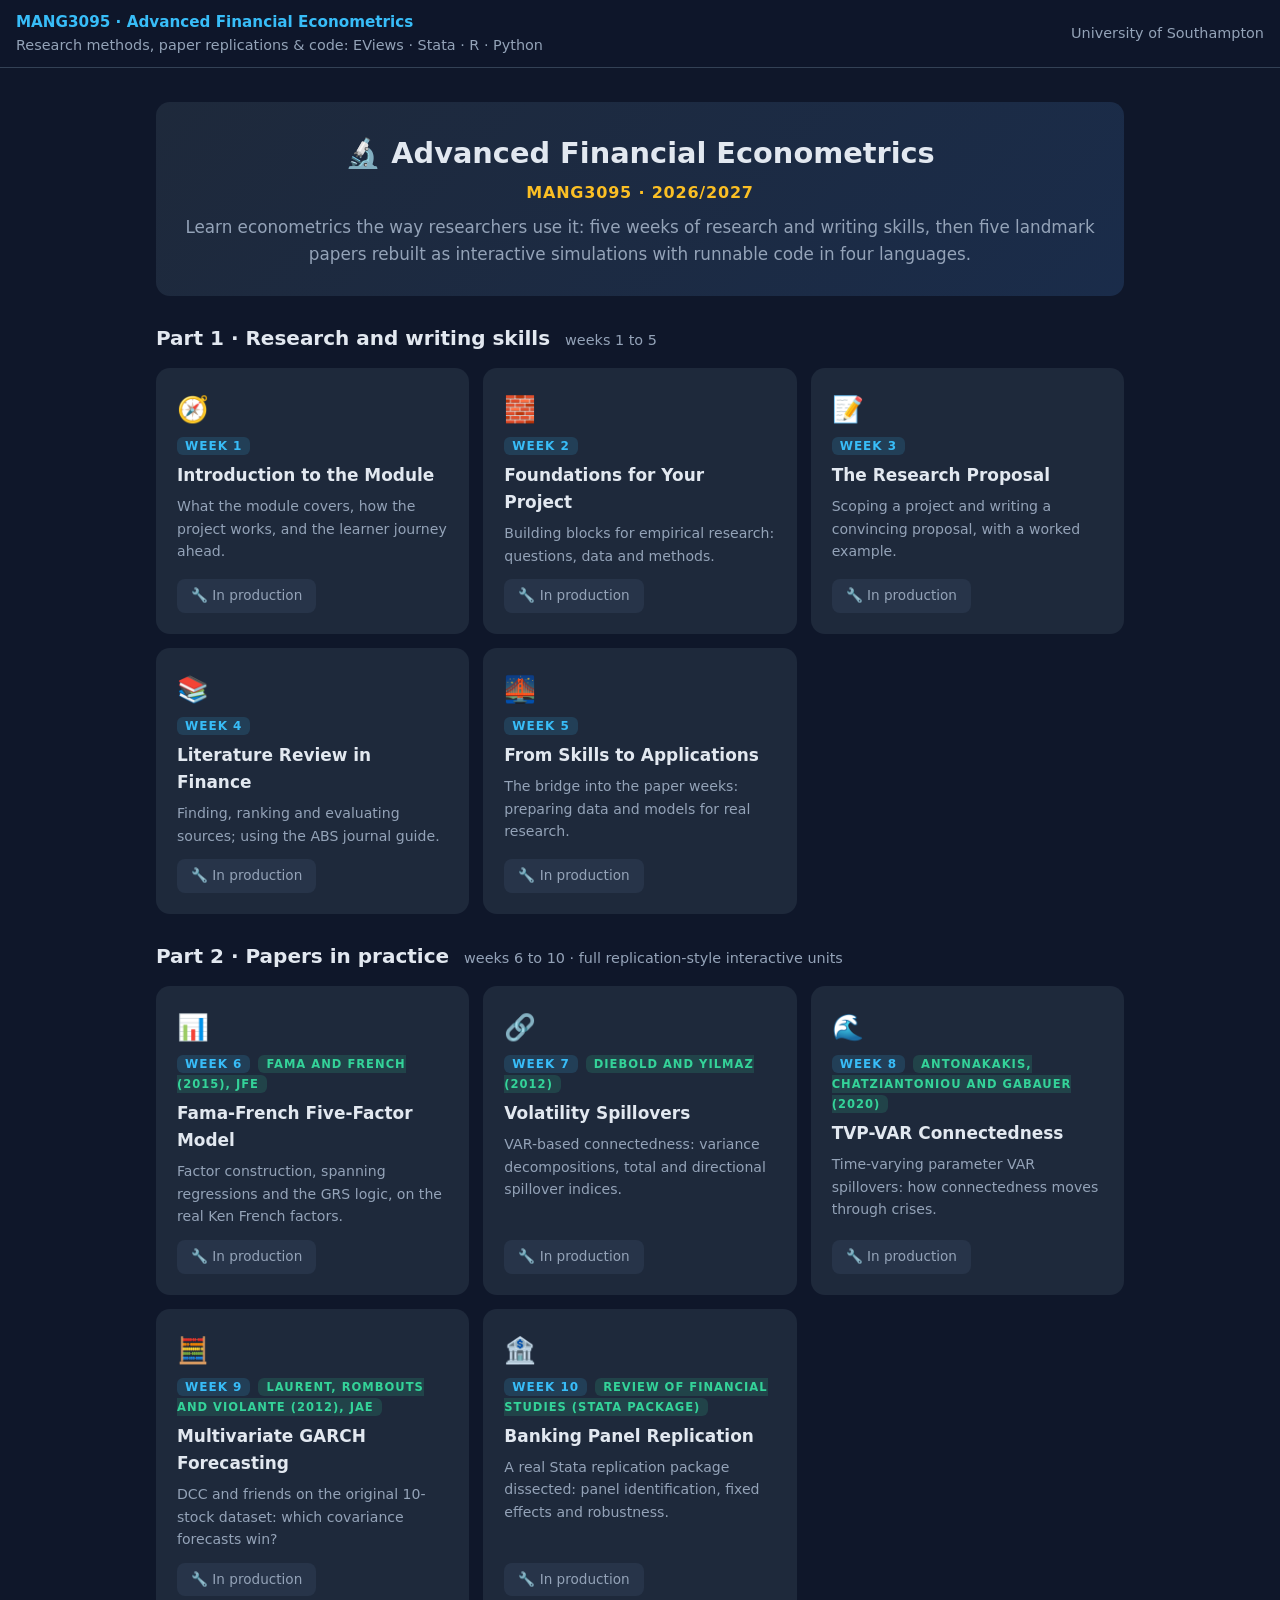
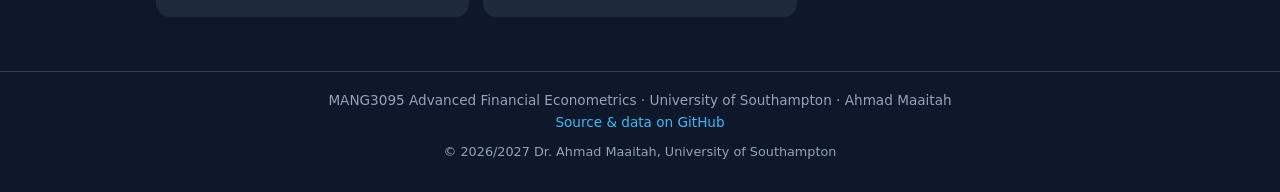
==== index.html @ 59805d71 "MANG3095 interactive course site: skeleton, shared libraries, datasets" ====
<!DOCTYPE html>
<html lang="en">
<head>
<meta charset="utf-8">
<meta name="viewport" content="width=device-width,initial-scale=1">
<title>MANG3095 · Advanced Financial Econometrics - Module Hub</title>
<link rel="stylesheet" href="assets/css/theme.css">
<style>
.phase { margin: 26px 0 4px; }
.paperbadge { font-size: .72rem; border-radius: 6px; padding: 2px 8px; font-weight: 600;
  background: rgba(52, 211, 153, .15); color: var(--good); margin-left: 8px; }
</style>
</head>
<body class="page">
<header class="top">
  <div>
    <div class="brand">MANG3095 · Advanced Financial Econometrics</div>
    <div class="sub">Research methods, paper replications &amp; code: EViews · Stata · R · Python</div>
  </div>
  <div class="sub">University of Southampton</div>
</header>
<main>
  <div class="hero">
    <h1>🔬 Advanced Financial Econometrics</h1>
    <div class="yr">MANG3095 · <span class="acyear"></span></div>
    <p>Learn econometrics the way researchers use it: five weeks of research and writing skills,
       then five landmark papers rebuilt as interactive simulations with runnable code in four languages.</p>
  </div>

  <h2 class="section-title phase">Part 1 · Research and writing skills <span class="hint">weeks 1 to 5</span></h2>
  <div class="grid" id="part1"></div>

  <h2 class="section-title phase">Part 2 · Papers in practice <span class="hint">weeks 6 to 10 · full replication-style interactive units</span></h2>
  <div class="grid" id="part2"></div>
</main>
<footer>
  MANG3095 Advanced Financial Econometrics · University of Southampton · Ahmad Maaitah<br>
  <a href="https://github.com/Ahmad0Maaitah/MANG3095">Source &amp; data on GitHub</a>
</footer>
<script src="assets/js/sim-core.js"></script>
<script>
'use strict';
(function () {
  var UNITS = [
    { n: 1,  part: 1, emoji: '🧭', title: 'Introduction to the Module', desc: 'What the module covers, how the project works, and the learner journey ahead.', ready: false },
    { n: 2,  part: 1, emoji: '🧱', title: 'Foundations for Your Project', desc: 'Building blocks for empirical research: questions, data and methods.', ready: false },
    { n: 3,  part: 1, emoji: '📝', title: 'The Research Proposal', desc: 'Scoping a project and writing a convincing proposal, with a worked example.', ready: false },
    { n: 4,  part: 1, emoji: '📚', title: 'Literature Review in Finance', desc: 'Finding, ranking and evaluating sources; using the ABS journal guide.', ready: false },
    { n: 5,  part: 1, emoji: '🌉', title: 'From Skills to Applications', desc: 'The bridge into the paper weeks: preparing data and models for real research.', ready: false },
    { n: 6,  part: 2, emoji: '📊', title: 'Fama-French Five-Factor Model', paper: 'Fama and French (2015), JFE', desc: 'Factor construction, spanning regressions and the GRS logic, on the real Ken French factors.', ready: false },
    { n: 7,  part: 2, emoji: '🔗', title: 'Volatility Spillovers', paper: 'Diebold and Yilmaz (2012)', desc: 'VAR-based connectedness: variance decompositions, total and directional spillover indices.', ready: false },
    { n: 8,  part: 2, emoji: '🌊', title: 'TVP-VAR Connectedness', paper: 'Antonakakis, Chatziantoniou and Gabauer (2020)', desc: 'Time-varying parameter VAR spillovers: how connectedness moves through crises.', ready: false },
    { n: 9,  part: 2, emoji: '🧮', title: 'Multivariate GARCH Forecasting', paper: 'Laurent, Rombouts and Violante (2012), JAE', desc: 'DCC and friends on the original 10-stock dataset: which covariance forecasts win?', ready: false },
    { n: 10, part: 2, emoji: '🏦', title: 'Banking Panel Replication', paper: 'Review of Financial Studies (Stata package)', desc: 'A real Stata replication package dissected: panel identification, fixed effects and robustness.', ready: false }
  ];
  function pad(n) { return (n < 10 ? '0' : '') + n; }
  function card(u) {
    var div = document.createElement('div');
    div.className = 'card';
    var dir = 'lectures/lecture' + pad(u.n) + '/';
    var links = u.ready
      ? '<a class="btn" href="' + dir + '">Open →</a><a class="btn ghost" href="https://github.com/Ahmad0Maaitah/MANG3095/tree/main/' + dir + 'code">Code</a>'
      : '<span class="soon">🔧 In production</span>';
    div.innerHTML =
      '<div class="emoji">' + u.emoji + '</div>' +
      '<div class="kicker"><span class="badge lecture">Week ' + u.n + '</span>' +
        (u.paper ? '<span class="paperbadge">' + u.paper + '</span>' : '') + '</div>' +
      '<h3>' + u.title + '</h3>' +
      '<div class="desc">' + u.desc + '</div>' +
      '<div class="meta"><div class="links">' + links + '</div></div>';
    return div;
  }
  UNITS.forEach(function (u) {
    document.getElementById('part' + u.part).appendChild(card(u));
  });
})();
</script>
</body>
</html>
---- assets/css/theme.css ----
/* MANG2074 Financial Econometrics - shared theme
   Palette matches the MANG2074-practice arcade. */

:root {
  --bg: #0f172a;
  --panel: #1e293b;
  --panel2: #273449;
  --text: #e2e8f0;
  --muted: #94a3b8;
  --accent: #38bdf8;
  --accent2: #fbbf24;
  --good: #34d399;
  --bad: #f87171;
  --border: #334155;
  --font: 'Segoe UI', system-ui, sans-serif;
  --mono: 'Cascadia Code', 'Consolas', monospace;
}

/* ---------- Hub / lab-guide page basics ---------- */
* { box-sizing: border-box; }
body.page {
  margin: 0; background: var(--bg); color: var(--text);
  font-family: var(--font); font-size: 16px; line-height: 1.6;
}
.page header.top {
  position: sticky; top: 0; z-index: 50;
  background: rgba(15, 23, 42, .93); backdrop-filter: blur(6px);
  border-bottom: 1px solid var(--border);
  padding: 10px 16px; display: flex; align-items: center;
  justify-content: space-between; gap: 10px; flex-wrap: wrap;
}
.page header.top .brand { font-weight: 600; color: var(--accent); font-size: .95rem; }
.page header.top .brand a { color: inherit; text-decoration: none; }
.page header.top .sub { color: var(--muted); font-size: .9rem; }
.page main { max-width: 1000px; margin: 0 auto; padding: 18px 16px 40px; }
.page footer {
  border-top: 1px solid var(--border); color: var(--muted);
  font-size: .85rem; text-align: center; padding: 18px 12px 30px;
}
.page footer a { color: var(--accent); text-decoration: none; margin: 0 8px; }

.hero {
  background: linear-gradient(135deg, var(--panel) 0, #1a2c4a 100%);
  border-radius: 14px; padding: 28px 24px; margin: 16px 0; text-align: center;
}
.hero h1 { font-size: 1.8rem; margin: 0 0 4px; }
.hero .yr { color: var(--accent2); font-weight: 600; letter-spacing: .05em; }
.hero p { color: var(--muted); margin: 8px 0 0; font-size: 1.05rem; }

.section-title { margin: 26px 0 4px; font-size: 1.25rem; }
.section-title .hint { color: var(--muted); font-weight: 400; font-size: .9rem; margin-left: 8px; }

.grid { display: grid; grid-template-columns: repeat(auto-fill, minmax(290px, 1fr)); gap: 14px; margin: 14px 0; }
.card {
  background: var(--panel); border-radius: 14px; padding: 20px;
  display: flex; flex-direction: column; gap: 6px;
  border: 1px solid transparent; transition: border-color .15s, transform .15s;
}
.card:hover { border-color: var(--accent); transform: translateY(-2px); }
.card .kicker { font-size: .78rem; color: var(--muted); letter-spacing: .08em; text-transform: uppercase; }
.card h3 { margin: 0; font-size: 1.06rem; }
.card .desc { color: var(--muted); font-size: .88rem; flex-grow: 1; }
.card .emoji { font-size: 1.6rem; }
.card .meta { display: flex; justify-content: space-between; align-items: center; margin-top: 6px; gap: 8px; flex-wrap: wrap; }
.card .links { display: flex; gap: 8px; flex-wrap: wrap; }
.card a.btn {
  background: var(--accent); color: #0b1220; border-radius: 8px; padding: 6px 14px;
  font-weight: 600; text-decoration: none; font-size: .9rem;
}
.card a.btn:hover { filter: brightness(1.1); }
.card a.btn.ghost { background: var(--panel2); color: var(--text); }
.card .soon {
  color: var(--muted); font-size: .85rem; background: var(--panel2);
  border-radius: 8px; padding: 6px 14px;
}
.badge { font-size: .75rem; border-radius: 6px; padding: 2px 8px; font-weight: 600; }
.badge.lecture { background: rgba(56, 189, 248, .15); color: var(--accent); }
.badge.lab { background: rgba(251, 191, 36, .15); color: var(--accent2); }

@media (max-width: 720px) { .grid { grid-template-columns: 1fr; } }

/* ---------- Reveal.js deck overrides ---------- */
.reveal-viewport { background: var(--bg); }
.reveal { font-family: var(--font); font-size: 34px; color: var(--text); }
.reveal h1, .reveal h2, .reveal h3, .reveal h4 {
  font-family: var(--font); color: var(--text);
  text-transform: none; letter-spacing: normal; font-weight: 650;
}
.reveal h1 { font-size: 1.7em; }
.reveal h2 { font-size: 1.25em; }
.reveal h3 { font-size: 1.0em; color: var(--accent); }
.reveal .muted { color: var(--muted); }
.reveal .accent { color: var(--accent); }
.reveal .accent2 { color: var(--accent2); }
.reveal .good { color: var(--good); }
.reveal .bad { color: var(--bad); }
.reveal a { color: var(--accent); }
.reveal strong { color: var(--accent2); font-weight: 650; }
.reveal .small { font-size: .68em; }
.reveal .tiny { font-size: .55em; color: var(--muted); }
.reveal ul, .reveal ol { display: block; margin-left: 1.2em; }
.reveal li { margin: .28em 0; }
.reveal li > ul { font-size: .88em; }

.reveal .panel {
  background: var(--panel); border-radius: 14px; padding: .6em .8em;
  border: 1px solid var(--border); margin: .4em 0;
}
.reveal .panel.tip { border-left: 5px solid var(--good); }
.reveal .panel.warn { border-left: 5px solid var(--bad); }
.reveal .panel.def { border-left: 5px solid var(--accent); }

.reveal .cols { display: flex; gap: .8em; align-items: flex-start; }
.reveal .cols > div { flex: 1; min-width: 0; }

.reveal table.data {
  font-size: .6em; border-collapse: collapse; margin: .5em auto;
}
.reveal table.data th, .reveal table.data td {
  border: 1px solid var(--border); padding: .3em .7em; text-align: right;
}
.reveal table.data th { background: var(--panel2); color: var(--accent); text-align: center; }
.reveal table.data td:first-child { text-align: left; color: var(--muted); }

.reveal pre {
  width: 100%; box-shadow: none; border: 1px solid var(--border);
  border-radius: 10px; font-size: .55em; line-height: 1.4;
}
.reveal pre code { background: #0b1220; padding: .8em; max-height: 480px; font-family: var(--mono); }
.reveal code { font-family: var(--mono); color: var(--accent2); }

.reveal .katex { font-size: 1.05em; }
.reveal .eq {
  background: var(--panel); border-radius: 12px; border: 1px solid var(--border);
  padding: .45em .6em; margin: .45em auto; text-align: center;
}

/* progress + controls tint */
.reveal .progress { color: var(--accent); }
.reveal .controls { color: var(--accent); }
.reveal .slide-number { background: transparent; color: var(--muted); }

/* ---------- Simulation widgets (used in decks and labs) ---------- */
.sim {
  background: var(--panel); border: 1px solid var(--border);
  border-radius: 14px; padding: 14px; margin: .4em auto;
}
.sim .sim-title { font-size: .62em; color: var(--accent2); font-weight: 600; margin: 0 0 8px; text-align: left; }
.sim canvas { width: 100%; height: auto; display: block; background: #0b1220; border-radius: 10px; }
.sim .controls-row {
  display: flex; gap: 14px; flex-wrap: wrap; align-items: center;
  margin-top: 10px; font-size: .55em; text-align: left;
}
.sim .ctl { display: flex; align-items: center; gap: 8px; }
.sim .ctl label { color: var(--muted); white-space: nowrap; }
.sim .ctl output { color: var(--accent); font-family: var(--mono); min-width: 3.2em; display: inline-block; }
.sim input[type=range] { accent-color: var(--accent); width: 140px; }
.sim button, .labpage button.act {
  background: var(--accent); border: 0; color: #0b1220; font-weight: 600;
  border-radius: 8px; padding: 6px 14px; cursor: pointer; font-size: 1em; font-family: var(--font);
}
.sim button:hover { filter: brightness(1.12); }
.sim button.ghost { background: var(--panel2); color: var(--text); }
.sim .readout { font-family: var(--mono); color: var(--good); }
.sim .note { color: var(--muted); font-size: .5em; margin-top: 6px; text-align: left; }

/* Fallback panel when JS is unavailable */
noscript .sim-fallback {
  display: block; background: var(--panel); border-left: 5px solid var(--bad);
  border-radius: 10px; padding: .6em .8em; font-size: .6em; color: var(--muted);
}

/* ---------- Lab guide components ---------- */
.labpage h1 { font-size: 1.6rem; margin: 18px 0 2px; }
.labpage h2 { font-size: 1.2rem; margin: 26px 0 8px; color: var(--accent); }
.labpage .objective {
  background: var(--panel); border-left: 5px solid var(--accent);
  border-radius: 10px; padding: 12px 16px; margin: 12px 0; color: var(--muted);
}
.task {
  background: var(--panel); border-radius: 14px; border: 1px solid var(--border);
  padding: 16px 20px; margin: 14px 0;
}
.task .task-head { display: flex; align-items: center; gap: 10px; margin-bottom: 6px; }
.task .task-num {
  background: var(--accent); color: #0b1220; border-radius: 50%;
  width: 28px; height: 28px; text-align: center; line-height: 28px; font-weight: 700; flex: none;
}
.task .task-head h3 { margin: 0; font-size: 1.05rem; }

/* language tabs */
.codetabs { margin: 10px 0; }
.codetabs .tabbar { display: flex; gap: 6px; flex-wrap: wrap; }
.codetabs .tabbar button {
  background: var(--panel2); color: var(--muted); border: 1px solid var(--border);
  border-bottom: none; border-radius: 8px 8px 0 0; padding: 6px 16px;
  cursor: pointer; font-weight: 600; font-size: .88rem; font-family: var(--font);
}
.codetabs .tabbar button.active { background: #0b1220; color: var(--accent); }
.codetabs .tabpane {
  display: none; background: #0b1220; border: 1px solid var(--border);
  border-radius: 0 10px 10px 10px; padding: 2px 0;
}
.codetabs .tabpane.active { display: block; }
.codetabs pre { margin: 0; padding: 12px 16px; overflow-x: auto; }
.codetabs code { font-family: var(--mono); font-size: .82rem; line-height: 1.45; color: #dbeafe; }

/* expected output collapsible */
details.expected {
  background: #0b1220; border: 1px solid var(--border); border-radius: 10px;
  margin: 10px 0; padding: 0;
}
details.expected summary {
  cursor: pointer; padding: 10px 16px; color: var(--accent2); font-weight: 600; font-size: .9rem;
}
details.expected .body { padding: 4px 16px 14px; overflow-x: auto; }
details.expected pre { margin: 0; font-family: var(--mono); font-size: .78rem; color: #cbd5e1; }

/* self-check quiz */
.quiz { background: var(--panel2); border-radius: 12px; padding: 14px 18px; margin: 12px 0; }
.quiz .q { font-weight: 600; margin-bottom: 8px; }
.quiz .opt {
  display: block; background: var(--panel); border: 1px solid var(--border);
  border-radius: 8px; padding: 8px 12px; margin: 6px 0; cursor: pointer; font-size: .92rem;
}
.quiz .opt:hover { border-color: var(--accent); }
.quiz .opt.correct { border-color: var(--good); background: rgba(52, 211, 153, .12); }
.quiz .opt.wrong { border-color: var(--bad); background: rgba(248, 113, 113, .12); }
.quiz .explain { display: none; color: var(--muted); font-size: .88rem; margin-top: 8px; }
.quiz .explain.show { display: block; }

/* ---------- code tabs inside reveal decks ---------- */
.reveal .codetabs { font-size: .52em; text-align: left; margin: .5em 0; }
.reveal .codetabs .tabbar button { padding: 5px 14px; font-size: 1em; }
.reveal .codetabs pre { width: auto; box-shadow: none; border: 0; border-radius: 0; font-size: 1em; margin: 0; }
.reveal .codetabs .tabpane { max-height: 420px; overflow: auto; }
.reveal .codetabs code { background: transparent; padding: 0; color: #dbeafe; }

/* ---------- copyright strip ---------- */
.site-copyright {
  position: fixed; left: 0; right: 0; bottom: 2px; text-align: center;
  font-family: var(--font); font-size: 11px; color: var(--muted); opacity: .55;
  pointer-events: none; z-index: 40;
}
.site-copyright.inline {
  position: static; opacity: 1; margin-top: 8px; font-size: .8rem; pointer-events: auto;
}

/* ---------- references ---------- */
.reveal .refs { font-size: .55em; text-align: left; }
.reveal .refs li { margin: .35em 0; color: var(--muted); }
.reveal .refs li b, .reveal .refs li i { color: var(--text); }
.labpage .refsblock {
  background: var(--panel); border-left: 5px solid var(--accent2);
  border-radius: 10px; padding: 14px 18px; margin: 22px 0 10px;
}
.labpage .refsblock ul { margin: 6px 0 0 18px; padding: 0; }
.labpage .refsblock li { color: var(--muted); font-size: .88rem; margin: 5px 0; }
.labpage .refsblock li i { color: var(--text); }

/* ---------- in-browser Python runner (pyrun.js) ---------- */
.pyrun {
  background: var(--panel); border: 1px solid var(--border);
  border-radius: 14px; padding: 12px; margin: .5em auto; text-align: left;
}
.pyrun .pyrun-toolbar { display: flex; align-items: center; gap: 10px; margin-bottom: 8px; flex-wrap: wrap; }
.pyrun button {
  background: var(--good); border: 0; color: #0b1220; font-weight: 700;
  border-radius: 8px; padding: 6px 16px; cursor: pointer; font-family: var(--font); font-size: .9rem;
}
.pyrun button.pyrun-reset { background: var(--panel2); color: var(--muted); font-weight: 600; }
.pyrun button:disabled { opacity: .5; cursor: wait; }
.pyrun button:hover:not(:disabled) { filter: brightness(1.12); }
.pyrun .pyrun-status { color: var(--muted); font-size: .72rem; }
.pyrun textarea.pyrun-code {
  width: 100%; background: #0b1220; color: #dbeafe; border: 1px solid var(--border);
  border-radius: 10px; padding: 10px 14px; font-family: var(--mono); font-size: .78rem;
  line-height: 1.5; resize: vertical; min-height: 60px; white-space: pre; overflow-x: auto;
}
.pyrun textarea.pyrun-code:focus { outline: none; border-color: var(--accent); }
.pyrun pre.pyrun-out {
  background: #060b14; color: #a7f3d0; border-radius: 10px; margin: 8px 0 0;
  padding: 10px 14px; font-family: var(--mono); font-size: .74rem; line-height: 1.45;
  max-height: 340px; overflow: auto; white-space: pre-wrap;
}
.pyrun pre.pyrun-out:empty { display: none; }
.pyrun pre.pyrun-out.err { color: var(--bad); }
.pyrun .pyrun-figs img { max-width: 100%; border-radius: 10px; margin-top: 8px; display: block; }
/* smaller type when embedded inside a reveal slide */
.reveal .pyrun { font-size: .5em; }
.reveal .pyrun textarea.pyrun-code { font-size: .95em; }
.reveal .pyrun pre.pyrun-out { font-size: .9em; }
.reveal .pyrun .pyrun-status { font-size: .85em; }

/* download chips */
.files { display: flex; gap: 8px; flex-wrap: wrap; margin: 10px 0; }
.files a {
  background: var(--panel2); border: 1px solid var(--border); color: var(--text);
  border-radius: 8px; padding: 6px 12px; text-decoration: none; font-size: .85rem;
}
.files a:hover { border-color: var(--accent); color: var(--accent); }
.files a .ext { color: var(--accent2); font-family: var(--mono); margin-right: 6px; }
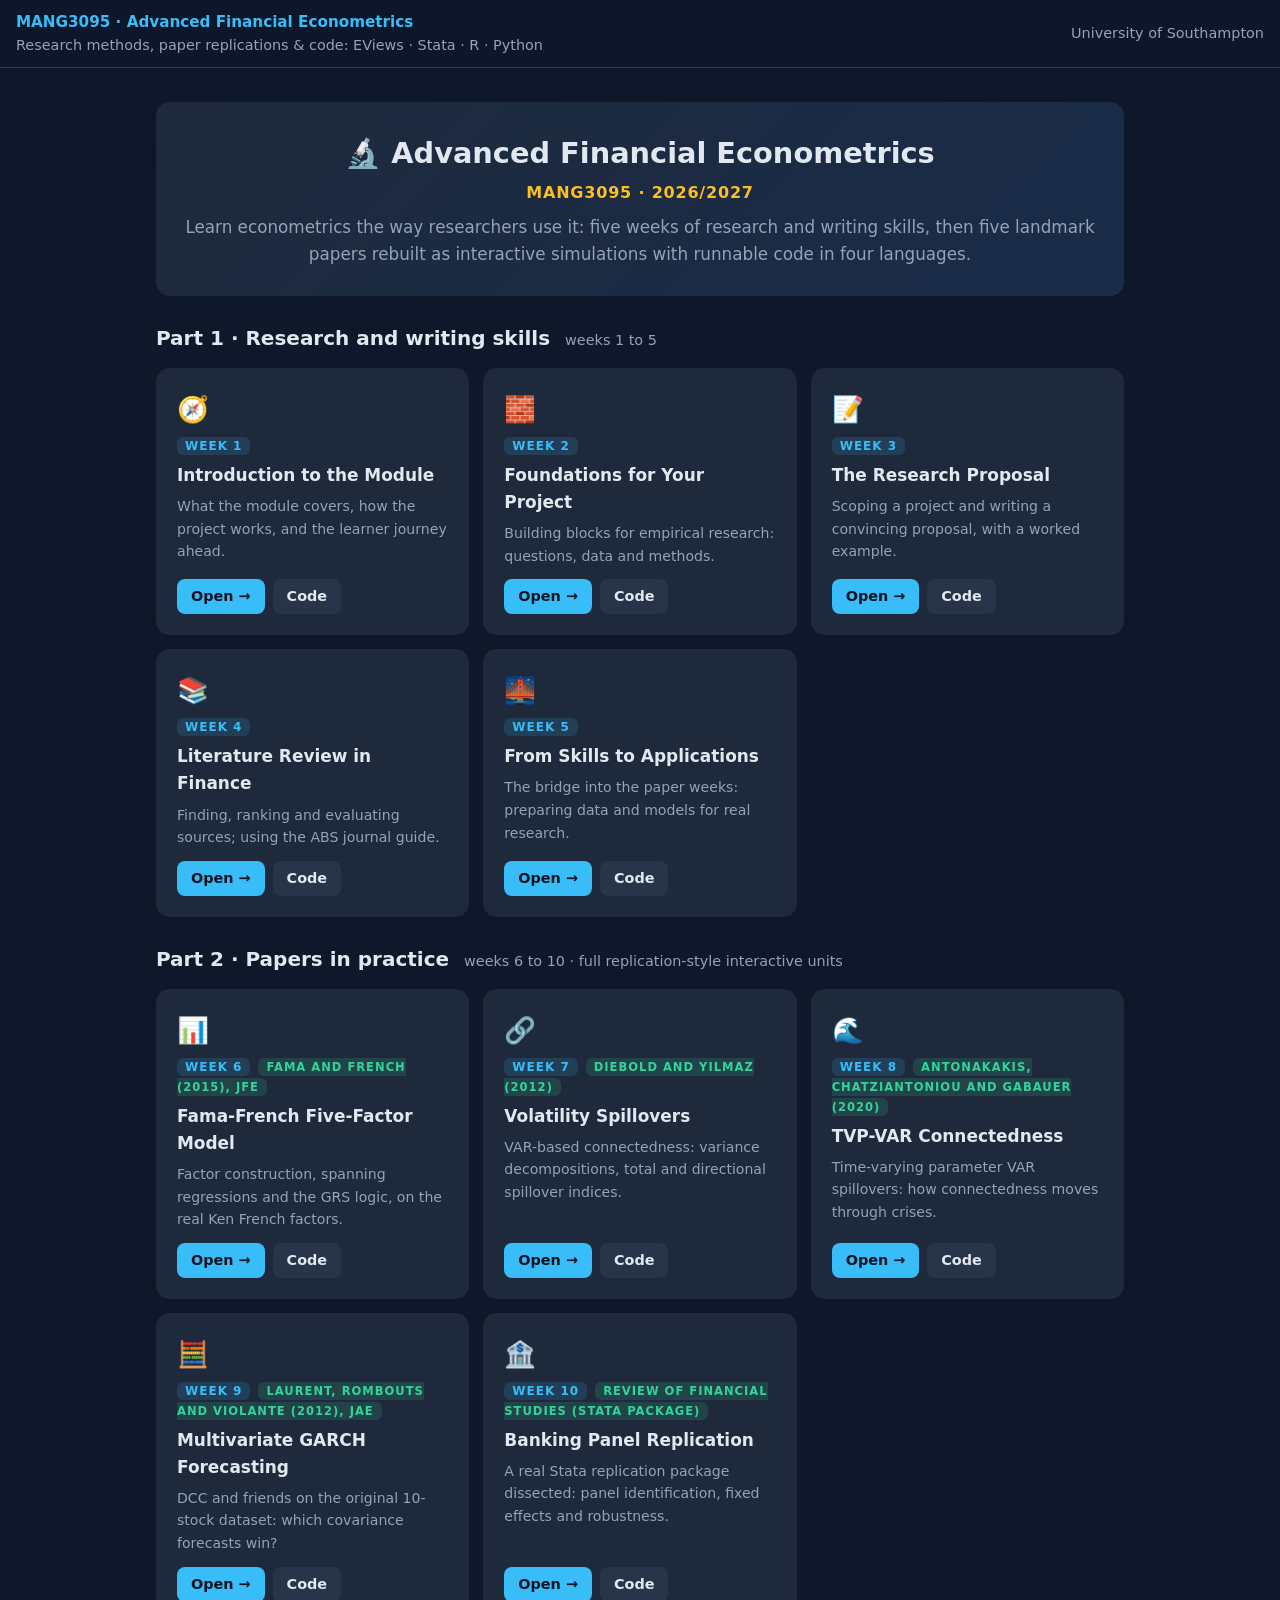
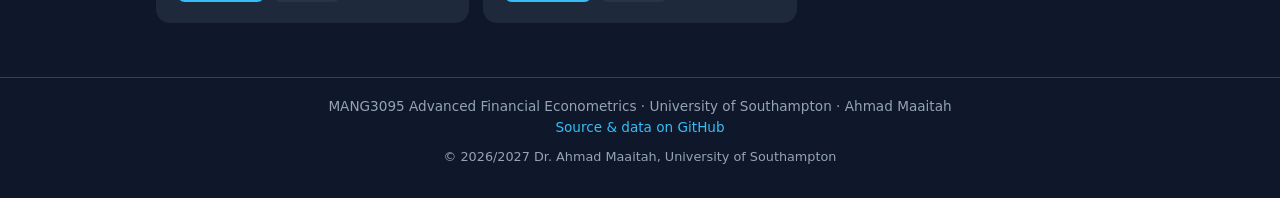
==== commit aa7387b5: "All ten weeks: skills decks and five paper replication units with interactive simulations and runnab" ====
--- a/index.html
+++ b/index.html
@@ -42,16 +42,16 @@
 'use strict';
 (function () {
   var UNITS = [
-    { n: 1,  part: 1, emoji: '🧭', title: 'Introduction to the Module', desc: 'What the module covers, how the project works, and the learner journey ahead.', ready: false },
-    { n: 2,  part: 1, emoji: '🧱', title: 'Foundations for Your Project', desc: 'Building blocks for empirical research: questions, data and methods.', ready: false },
-    { n: 3,  part: 1, emoji: '📝', title: 'The Research Proposal', desc: 'Scoping a project and writing a convincing proposal, with a worked example.', ready: false },
-    { n: 4,  part: 1, emoji: '📚', title: 'Literature Review in Finance', desc: 'Finding, ranking and evaluating sources; using the ABS journal guide.', ready: false },
-    { n: 5,  part: 1, emoji: '🌉', title: 'From Skills to Applications', desc: 'The bridge into the paper weeks: preparing data and models for real research.', ready: false },
-    { n: 6,  part: 2, emoji: '📊', title: 'Fama-French Five-Factor Model', paper: 'Fama and French (2015), JFE', desc: 'Factor construction, spanning regressions and the GRS logic, on the real Ken French factors.', ready: false },
-    { n: 7,  part: 2, emoji: '🔗', title: 'Volatility Spillovers', paper: 'Diebold and Yilmaz (2012)', desc: 'VAR-based connectedness: variance decompositions, total and directional spillover indices.', ready: false },
-    { n: 8,  part: 2, emoji: '🌊', title: 'TVP-VAR Connectedness', paper: 'Antonakakis, Chatziantoniou and Gabauer (2020)', desc: 'Time-varying parameter VAR spillovers: how connectedness moves through crises.', ready: false },
-    { n: 9,  part: 2, emoji: '🧮', title: 'Multivariate GARCH Forecasting', paper: 'Laurent, Rombouts and Violante (2012), JAE', desc: 'DCC and friends on the original 10-stock dataset: which covariance forecasts win?', ready: false },
-    { n: 10, part: 2, emoji: '🏦', title: 'Banking Panel Replication', paper: 'Review of Financial Studies (Stata package)', desc: 'A real Stata replication package dissected: panel identification, fixed effects and robustness.', ready: false }
+    { n: 1,  part: 1, emoji: '🧭', title: 'Introduction to the Module', desc: 'What the module covers, how the project works, and the learner journey ahead.', ready: true },
+    { n: 2,  part: 1, emoji: '🧱', title: 'Foundations for Your Project', desc: 'Building blocks for empirical research: questions, data and methods.', ready: true },
+    { n: 3,  part: 1, emoji: '📝', title: 'The Research Proposal', desc: 'Scoping a project and writing a convincing proposal, with a worked example.', ready: true },
+    { n: 4,  part: 1, emoji: '📚', title: 'Literature Review in Finance', desc: 'Finding, ranking and evaluating sources; using the ABS journal guide.', ready: true },
+    { n: 5,  part: 1, emoji: '🌉', title: 'From Skills to Applications', desc: 'The bridge into the paper weeks: preparing data and models for real research.', ready: true },
+    { n: 6,  part: 2, emoji: '📊', title: 'Fama-French Five-Factor Model', paper: 'Fama and French (2015), JFE', desc: 'Factor construction, spanning regressions and the GRS logic, on the real Ken French factors.', ready: true },
+    { n: 7,  part: 2, emoji: '🔗', title: 'Volatility Spillovers', paper: 'Diebold and Yilmaz (2012)', desc: 'VAR-based connectedness: variance decompositions, total and directional spillover indices.', ready: true },
+    { n: 8,  part: 2, emoji: '🌊', title: 'TVP-VAR Connectedness', paper: 'Antonakakis, Chatziantoniou and Gabauer (2020)', desc: 'Time-varying parameter VAR spillovers: how connectedness moves through crises.', ready: true },
+    { n: 9,  part: 2, emoji: '🧮', title: 'Multivariate GARCH Forecasting', paper: 'Laurent, Rombouts and Violante (2012), JAE', desc: 'DCC and friends on the original 10-stock dataset: which covariance forecasts win?', ready: true },
+    { n: 10, part: 2, emoji: '🏦', title: 'Banking Panel Replication', paper: 'Review of Financial Studies (Stata package)', desc: 'A real Stata replication package dissected: panel identification, fixed effects and robustness.', ready: true }
   ];
   function pad(n) { return (n < 10 ? '0' : '') + n; }
   function card(u) {
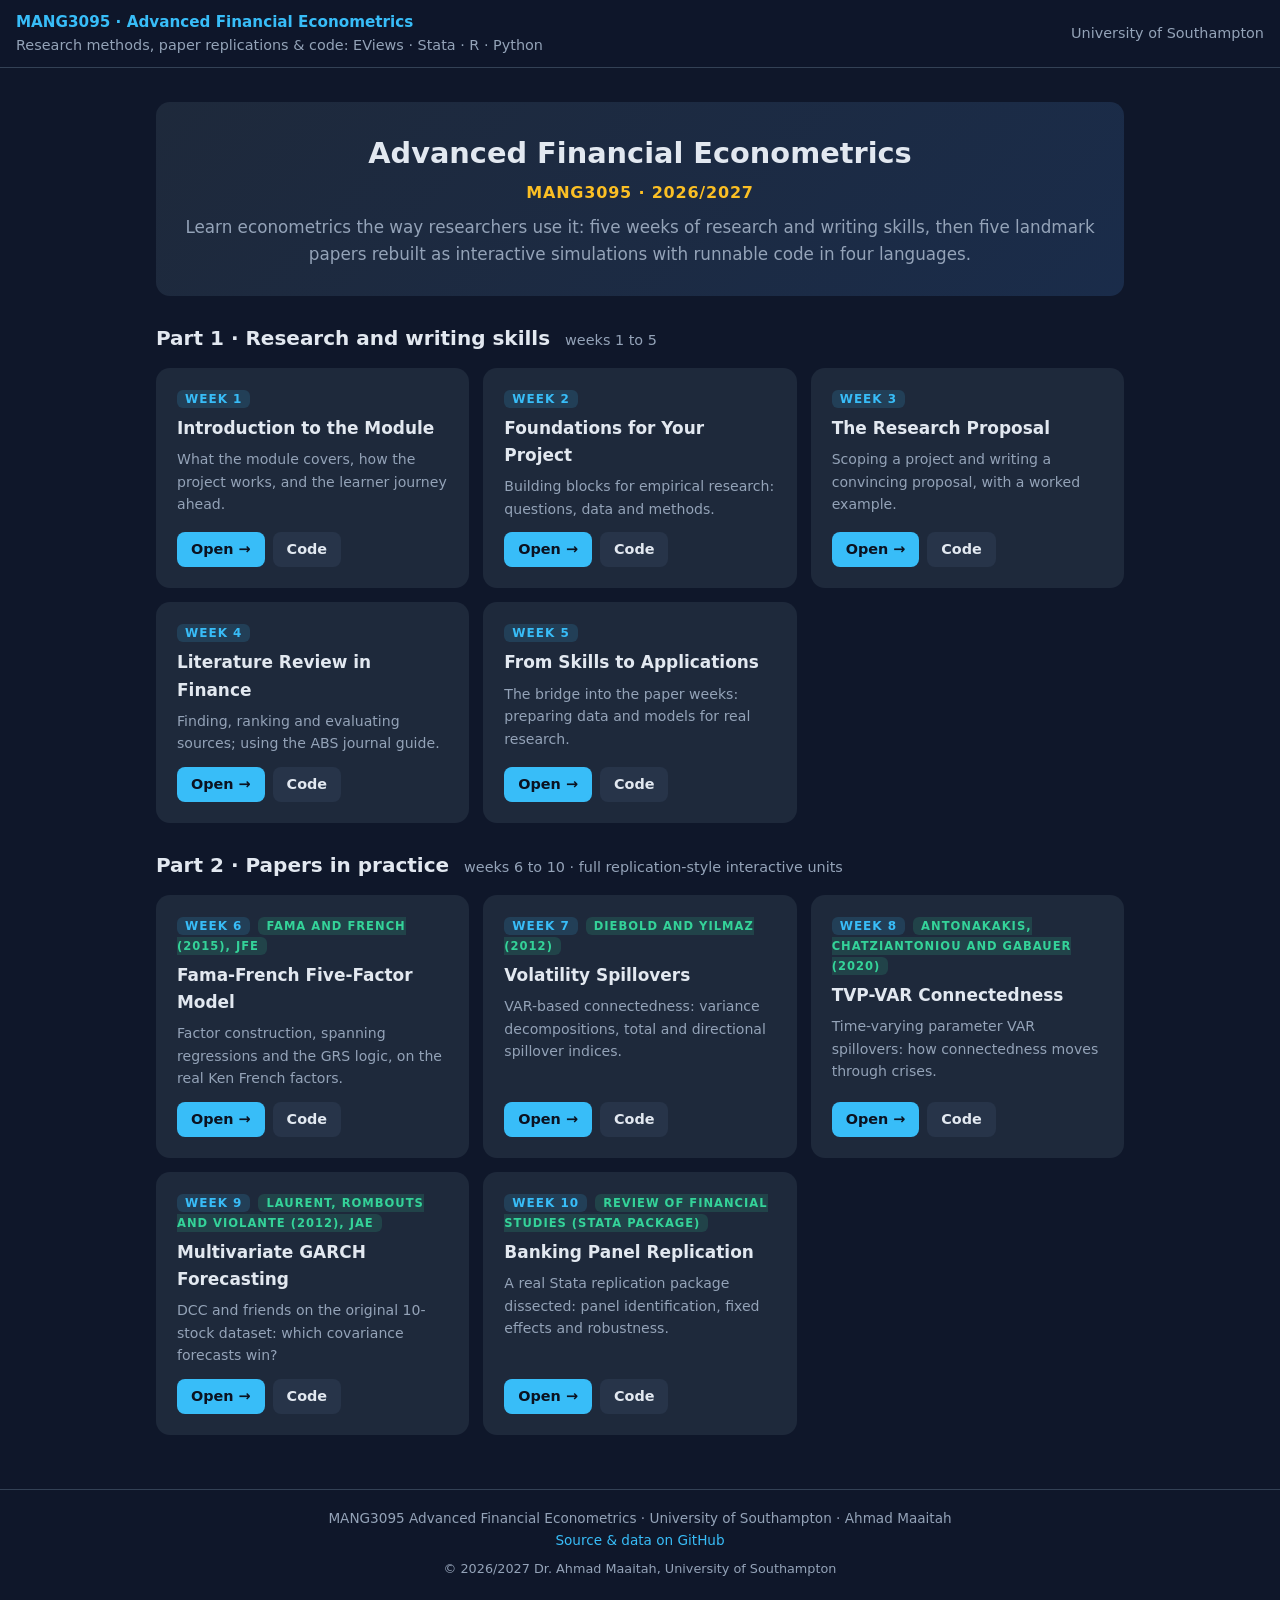
==== commit d063ab2b: "Add files via upload" ====
--- a/index.html
+++ b/index.html
@@ -21,7 +21,7 @@
 </header>
 <main>
   <div class="hero">
-    <h1>🔬 Advanced Financial Econometrics</h1>
+    <h1>Advanced Financial Econometrics</h1>
     <div class="yr">MANG3095 · <span class="acyear"></span></div>
     <p>Learn econometrics the way researchers use it: five weeks of research and writing skills,
        then five landmark papers rebuilt as interactive simulations with runnable code in four languages.</p>
@@ -42,27 +42,27 @@
 'use strict';
 (function () {
   var UNITS = [
-    { n: 1,  part: 1, emoji: '🧭', title: 'Introduction to the Module', desc: 'What the module covers, how the project works, and the learner journey ahead.', ready: true },
-    { n: 2,  part: 1, emoji: '🧱', title: 'Foundations for Your Project', desc: 'Building blocks for empirical research: questions, data and methods.', ready: true },
-    { n: 3,  part: 1, emoji: '📝', title: 'The Research Proposal', desc: 'Scoping a project and writing a convincing proposal, with a worked example.', ready: true },
-    { n: 4,  part: 1, emoji: '📚', title: 'Literature Review in Finance', desc: 'Finding, ranking and evaluating sources; using the ABS journal guide.', ready: true },
-    { n: 5,  part: 1, emoji: '🌉', title: 'From Skills to Applications', desc: 'The bridge into the paper weeks: preparing data and models for real research.', ready: true },
-    { n: 6,  part: 2, emoji: '📊', title: 'Fama-French Five-Factor Model', paper: 'Fama and French (2015), JFE', desc: 'Factor construction, spanning regressions and the GRS logic, on the real Ken French factors.', ready: true },
-    { n: 7,  part: 2, emoji: '🔗', title: 'Volatility Spillovers', paper: 'Diebold and Yilmaz (2012)', desc: 'VAR-based connectedness: variance decompositions, total and directional spillover indices.', ready: true },
-    { n: 8,  part: 2, emoji: '🌊', title: 'TVP-VAR Connectedness', paper: 'Antonakakis, Chatziantoniou and Gabauer (2020)', desc: 'Time-varying parameter VAR spillovers: how connectedness moves through crises.', ready: true },
-    { n: 9,  part: 2, emoji: '🧮', title: 'Multivariate GARCH Forecasting', paper: 'Laurent, Rombouts and Violante (2012), JAE', desc: 'DCC and friends on the original 10-stock dataset: which covariance forecasts win?', ready: true },
-    { n: 10, part: 2, emoji: '🏦', title: 'Banking Panel Replication', paper: 'Review of Financial Studies (Stata package)', desc: 'A real Stata replication package dissected: panel identification, fixed effects and robustness.', ready: true }
+    { n: 1,  part: 1, emoji: '', title: 'Introduction to the Module', desc: 'What the module covers, how the project works, and the learner journey ahead.', ready: true },
+    { n: 2,  part: 1, emoji: '', title: 'Foundations for Your Project', desc: 'Building blocks for empirical research: questions, data and methods.', ready: true },
+    { n: 3,  part: 1, emoji: '', title: 'The Research Proposal', desc: 'Scoping a project and writing a convincing proposal, with a worked example.', ready: true },
+    { n: 4,  part: 1, emoji: '', title: 'Literature Review in Finance', desc: 'Finding, ranking and evaluating sources; using the ABS journal guide.', ready: true },
+    { n: 5,  part: 1, emoji: '', title: 'From Skills to Applications', desc: 'The bridge into the paper weeks: preparing data and models for real research.', ready: true },
+    { n: 6,  part: 2, emoji: '', title: 'Fama-French Five-Factor Model', paper: 'Fama and French (2015), JFE', desc: 'Factor construction, spanning regressions and the GRS logic, on the real Ken French factors.', ready: true },
+    { n: 7,  part: 2, emoji: '', title: 'Volatility Spillovers', paper: 'Diebold and Yilmaz (2012)', desc: 'VAR-based connectedness: variance decompositions, total and directional spillover indices.', ready: true },
+    { n: 8,  part: 2, emoji: '', title: 'TVP-VAR Connectedness', paper: 'Antonakakis, Chatziantoniou and Gabauer (2020)', desc: 'Time-varying parameter VAR spillovers: how connectedness moves through crises.', ready: true },
+    { n: 9,  part: 2, emoji: '', title: 'Multivariate GARCH Forecasting', paper: 'Laurent, Rombouts and Violante (2012), JAE', desc: 'DCC and friends on the original 10-stock dataset: which covariance forecasts win?', ready: true },
+    { n: 10, part: 2, emoji: '', title: 'Banking Panel Replication', paper: 'Review of Financial Studies (Stata package)', desc: 'A real Stata replication package dissected: panel identification, fixed effects and robustness.', ready: true }
   ];
   function pad(n) { return (n < 10 ? '0' : '') + n; }
   function card(u) {
     var div = document.createElement('div');
     div.className = 'card';
+    div.setAttribute('data-week', u.n);
     var dir = 'lectures/lecture' + pad(u.n) + '/';
     var links = u.ready
       ? '<a class="btn" href="' + dir + '">Open →</a><a class="btn ghost" href="https://github.com/Ahmad0Maaitah/MANG3095/tree/main/' + dir + 'code">Code</a>'
-      : '<span class="soon">🔧 In production</span>';
+      : '<span class="soon">In production</span>';
     div.innerHTML =
-      '<div class="emoji">' + u.emoji + '</div>' +
       '<div class="kicker"><span class="badge lecture">Week ' + u.n + '</span>' +
         (u.paper ? '<span class="paperbadge">' + u.paper + '</span>' : '') + '</div>' +
       '<h3>' + u.title + '</h3>' +
@@ -75,5 +75,6 @@
   });
 })();
 </script>
+<script src="assets/js/gate.js"></script>
 </body>
 </html>
--- a/assets/css/theme.css
+++ b/assets/css/theme.css
@@ -300,3 +300,18 @@
 }
 .files a:hover { border-color: var(--accent); color: var(--accent); }
 .files a .ext { color: var(--accent2); font-family: var(--mono); margin-right: 6px; }
+
+/* ================================================================
+   Week-by-week release gate (gate.js). Locked cards hide their
+   content and show only an "Unlocks ..." badge.
+   ================================================================ */
+.gated.locked > *:not(.lockbadge):not(.keep){ display:none !important; }
+.gated.locked{ opacity:.92; }
+.lockbadge{
+  display:flex; align-items:center; gap:.5em; margin-top:8px;
+  color:var(--muted); background:var(--panel2);
+  border:1px dashed var(--border); border-radius:12px;
+  padding:14px 16px; font-size:.92rem; font-weight:600;
+}
+.card.gated.locked{ align-items:stretch; justify-content:center; min-height:120px; }
+.card.gated.locked .lockbadge{ margin-top:0; justify-content:center; text-align:center; }
